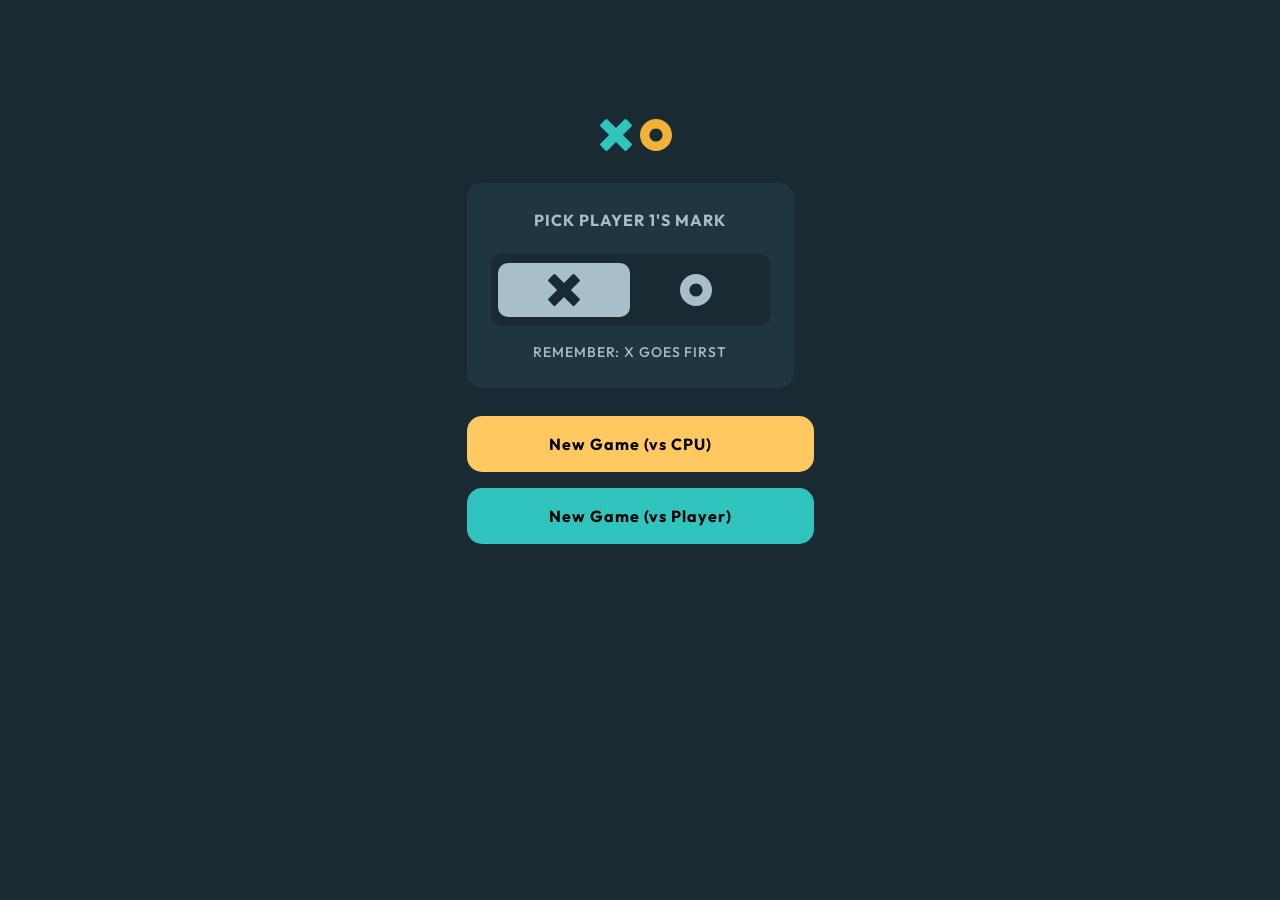
==== index.html @ bd250f00 "Initial commit" ====
<!DOCTYPE html>
<html lang="en">
<head>
  <meta charset="UTF-8">
  <meta name="viewport" content="width=device-width, initial-scale=1.0">

  <link rel="icon" type="image/png" sizes="32x32" href="./assets/favicon-32x32.png">
  <link rel="stylesheet" href="./resources/style.css">
  <title>Tic Tac Toe</title>
</head>
<body>

  <!-- New game menu start -->
<section id="container">

<div id="page1">
    <div class="xo">
      <img class="xos" src='./assets/icon-x.svg' alt="x">
      <img class="xos" src="./assets/icon-o.svg"alt="o">
    </div>

    <div class="chooseDisplay">
      <h1 class="chooseTitle"> PICK PLAYER 1'S MARK</h1>
      <div class="choosing">
        
        <img id="chooseX" class="chooseX" src='./assets/icon-x grey.svg'alt="x">
        <img id="chooseX2" class="chooseX2" src='./assets/icon-x darkGrey.svg'alt="x">

        <img id="chooseO" class="chooseO" src="./assets/icon-o darkGrey.svg"alt="o">
        <img id="chooseO2" class="chooseO2" src="./assets/icon-o grey.svg"alt="o">

      </div>
      <h1 class="chooseInfo">REMEMBER: X GOES FIRST</h1>
  </div>

  <div id="playGameBtn" class="playGameBtn">
    <h1 id="playText1">New Game (vs CPU)</h1>
  </div>

  <h1 id="playText2">New Game (vs Player)</h1>
  </div>
</div>

</section>

<section id="container2">
  <div id="upper">
    <div class="logos">
      <img  src='./assets/icon-x.svg' alt="x">
      <img  src="./assets/icon-o.svg"alt="o">
    </div>

    <div class="turns" >
      <img id="turnX" src='./assets/icon-x grey.svg'alt="x">
      <img id="turnO" src="./assets/icon-o grey.svg"alt="o">
      <h1 class="turnTitle">TURN</h1>
    </div> 

    <div id="restart" >
      <img class="restartImg" src="./assets/icon-restart.svg">
    </div>
  </div>

  <div class="grid">
    <div cellIndex="0" class="cell"></div>
    <div cellIndex="1" class="cell"></div>
    <div cellIndex="2" class="cell"></div>
    <div cellIndex="3" class="cell"></div>
    <div cellIndex="4" class="cell"></div>
    <div cellIndex="5" class="cell"></div>
    <div cellIndex="6" class="cell"></div>
    <div cellIndex="7" class="cell"></div>
    <div cellIndex="8" class="cell"></div>

    <div class="youScore">
      <h1 >X (YOU):</h1>
      <h1 id="playerScore">0</h1>
    </div>
    <div class="tieScore">
      <h1>TIES</h1>
      <H1 id="tiesScore">0</H1>
    </div>
    <div class="npcScore">
      <h1>O (CPU)</h1>
      <h1 id="npcScore">0</h1>
    </div>
  </div>

  <div id="card1" class="card1">
    <h1 id="cardTitle">OH NO, YOU LOST... </h1>
    <div id="tRound">
      <img id="winXO" src='./assets/icon-o.svg'alt="x">
      <h1 id="takeRound">TAKES THE ROUND</h1>
    </div>
    <div class="buttons">
      <div id="quiteBTN">
          <h1>QUITE</h1>
      </div>

      <div id="continueBTN">
          <h1>NEXT ROUND</h1>
      </div>
    </div>
  </div>

</section>

<section id="winner">

  
  

</section>
  
  


  <script src="./resources/app.js"></script>
</body>
</html>
---- resources/style.css ----
@import url('https://fonts.googleapis.com/css2?family=Outfit:wght@100;200;300;400;500;600;700;800;900&display=swap');

* {
    margin: 0px;
    padding: 0px;
    font-family: 'Outfit', sans-serif;

}

:root {
    --Btn1a:  #31C3BD;
    --btn1b: #65E9E4;

    --btn2a: #F2B137;
    --btn2b: #FFC860;

    --btn3a: #A8BFC9;
    --btn3b: #DBE8ED;

    --btn4a: #1A2A33;
    --btn4b:  #1F3641;
    
}

#container {
    display: flex;
    flex-direction: column;
    align-items: center;
    background-color: #1A2A33;
    height: 100vh;
}

.xo {
    display: flex;
    flex-direction: row;
    align-items: center;
    justify-content: center;
}


.xos {
    height: 32px;
    width: 32px;
    margin-top: 119px;
    margin-right: 8.23px;
    margin-bottom: 32.26px;
}

.chooseDisplay {
    height: 205px;
    width: 327px;
    border-radius: 15px;
    background-color: #1F3641;
    display: flex;
    flex-direction: column;
    justify-content: center;
    align-items: center;
    margin-bottom: 28px;

}

.chooseTitle {
    font-size: 16px;
    font-weight: 700;
    line-height: 20px;
    letter-spacing: 1px;
    color: var(--btn3a);
    margin-bottom: 24px;
}

.chooseInfo {
    font-family: Outfit;
    font-size: 14px;
    font-weight: 500;
    line-height: 18px;
    letter-spacing: 0.875px;
    color: var(--btn3a);
}

.chooseX {
    height: 31.741201400756836px;
    width: 31.741201400756836px;
    padding: 11px 50px; 
    border-radius: 10px;
    cursor: pointer;
    display: none;


}

.chooseX2 {
    display: block;
    height: 31.741201400756836px;
    width: 31.741201400756836px;
    padding: 11px 50px; 
    border-radius: 10px;
    cursor: pointer;
    background-color: var(--btn3a);

}

.chooseO {
    background-color: var(--btn3a);
    height: 31.741201400756836px;
    width: 31.741201400756836px;
    padding: 11px 50px;    
    border-radius: 10px;
    cursor: pointer;
    display: none;
}

.chooseO2 {
    display: block;
    height: 31.741201400756836px;
    width: 31.741201400756836px;
    padding: 11px 50px; 
    border-radius: 10px;
    cursor: pointer;
    

}

.choosing {
    background-color: #1A2A33;
    height: 72px;
    width: 279px;
    border-radius: 10px;
    display: flex;
    justify-content: center;
    align-items: center;
    margin-bottom: 17px;
}

.playGame {
    height: 56px;
    width: 327px;
    border-radius: 15px;
    display: flex;
    align-items: center;
    justify-content: center;
    background-color: #F2B137;
    padding-bottom: 6px;
    cursor: pointer;



}

#playText1 {
    font-size: 16px;
    font-weight: 700;
    line-height: 20px;
    letter-spacing: 1px;
    background-color: var(--btn2b);
    padding: 50px 50px;
    border-radius: 15px;
    padding: 18px 82px;
    margin-bottom: 16px;
}

#playText2 {
    font-size: 16px;
    font-weight: 700;
    line-height: 20px;
    letter-spacing: 1px;
    background-color: var(--Btn1a);
    padding: 50px 50px;
    border-radius: 15px;
    padding: 18px 82px;
}

/* --------------------------------- PAGE 2 ---------------------------*/

#container2 {
    display: none;
    justify-content: center;
    align-items: center;
    height: 100vh;
    background-color: var(--btn4a);
    width: 100vw;
}

.logos {
}

.logos > img {
    height: 32px;
    width: 32px;
}

.turns {
    background-color: #1F3641;
    width: 96px;
    height: 40px;
    display: flex;
    justify-content: center;
    align-items: center;
    border-radius: 5px;
    margin-right: 74px;
    margin-left: 49px;
}

#turnX {
    width: 16px;
    margin-right: 9px;
}

#turnO {
    width: 16px;
    margin-right: 9px;
    display: none;
}

.turnTitle {
    font-size: 14px;
    font-weight: 700;
    line-height: 18px;
    letter-spacing: 0.875px;
    color: var(--btn3a);
}

#restart {
    width: 40px;
    height: 40px;
    background-color: #A8BFC9;
    display: flex;
    justify-content: center;
    align-items: center;
    border-radius: 5px;
}

.restartImg {
    width: 15px;
    height: 15px;
}

#upper {
    display: flex;
    margin-bottom: 64px;
    width: 100vw;
    justify-content: center;
    align-items: center;
    padding-top: 24px;
    margin-bottom: 64px;
}

.grid {
    display: grid;
    grid-template-columns: 96px 96px 96px;
    grid-template-rows: 96px 96px 96px;
    justify-content: center;
    align-items: center;
    grid-gap: 20px;
}

.cell {
    display:flex;
    justify-content: center;
    align-items: center;
    background-color: var(--btn4b);
    color: white;
    width: 100%;
    height: 100%;
    border-radius: 10px;
    font-size: 60px;
}

.youScore {
    background-color: var(--Btn1a);
    color: var(--btn4a);
    height: 64px;
    border-radius: 10px;
    display: flex;
    justify-content: center;
    align-items: center;
    flex-direction: column;


}

.youScore > h1 {
    font-size: 14px;
    font-weight: 500;
    line-height: 18px;
    letter-spacing: 0.875px;

}

#playerScore, #tiesScore, #npcScore {
    font-size: 20px;
    font-weight: 700;
    line-height: 25px;
    letter-spacing: 1.25px;

}

.tieScore {
    background-color: var(--btn3a);
    color: var(--btn4a);
    height: 64px;
    border-radius: 10px;
    display: flex;
    justify-content: center;
    align-items: center;
    flex-direction: column;
    
}

.tieScore > h1 {
    font-size: 14px;
    font-weight: 500;
    line-height: 18px;
    letter-spacing: 0.875px;
}



.npcScore {
    background-color: var(--btn2a);
    color: var(--btn4a);
    height: 64px;
    border-radius: 10px;
    display: flex;
    justify-content: center;
    align-items: center;
    flex-direction: column;
}

.npcScore > h1 {
    font-size: 14px;
    font-weight: 500;
    line-height: 18px;
    letter-spacing: 0.875px;
}

/* -----------------------------WINNER CARD------------------------------------------------------------ */


.card1 {
    display: none;
    justify-content: center;
    align-items: center;
    flex-direction: column;
    background-color: var(--btn4b);
    height: 228px;
    width: 100vw;
    position: absolute;
    top: 198px;
}

#tRound {
    display: flex;
    flex-direction: row;
    margin-bottom: 24px;
}

#tRound > h1 {
    font-size: 24px;
    font-weight: 700;
    line-height: 30px;
    letter-spacing: 1.5px;

}

#cardTitle {
    font-size: 14px;
    font-weight: 700;
    line-height: 18px;
    letter-spacing: 0.875px;
    color: var(--btn3a);
    margin-bottom: 16px;
}

#winXO {
    width: 30px;
    height: 30px;
    margin-right: 8px;
}

.buttons {
    display: flex;
    flex-direction: row;
    justify-content:center ;
    align-items: center;
}

#quiteBTN {
    background-color: var(--btn3a);
    color: #1A2A33;
    width: 76px;
    height: 52px;
    border-radius: 10px;
    display: flex;
    justify-content: center;
    align-items: center;
    margin-right: 8px;
}

#quiteBTN > h1 {    
    font-size: 16px;
    font-weight: 700;
    line-height: 20px;
    letter-spacing: 1px;
}

#continueBTN {
    background-color: var(--btn2a);
    color: #1A2A33;
    width: 146;
    height: 52px;
    border-radius: 10px;
    display: flex;
    justify-content: center;
    align-items: center;
    margin-left: 8px;
}


#continueBTN > h1 {
    font-size: 16px;
    font-weight: 700;
    line-height: 20px;
    letter-spacing: 1px;
    padding: 0px 10px;
}
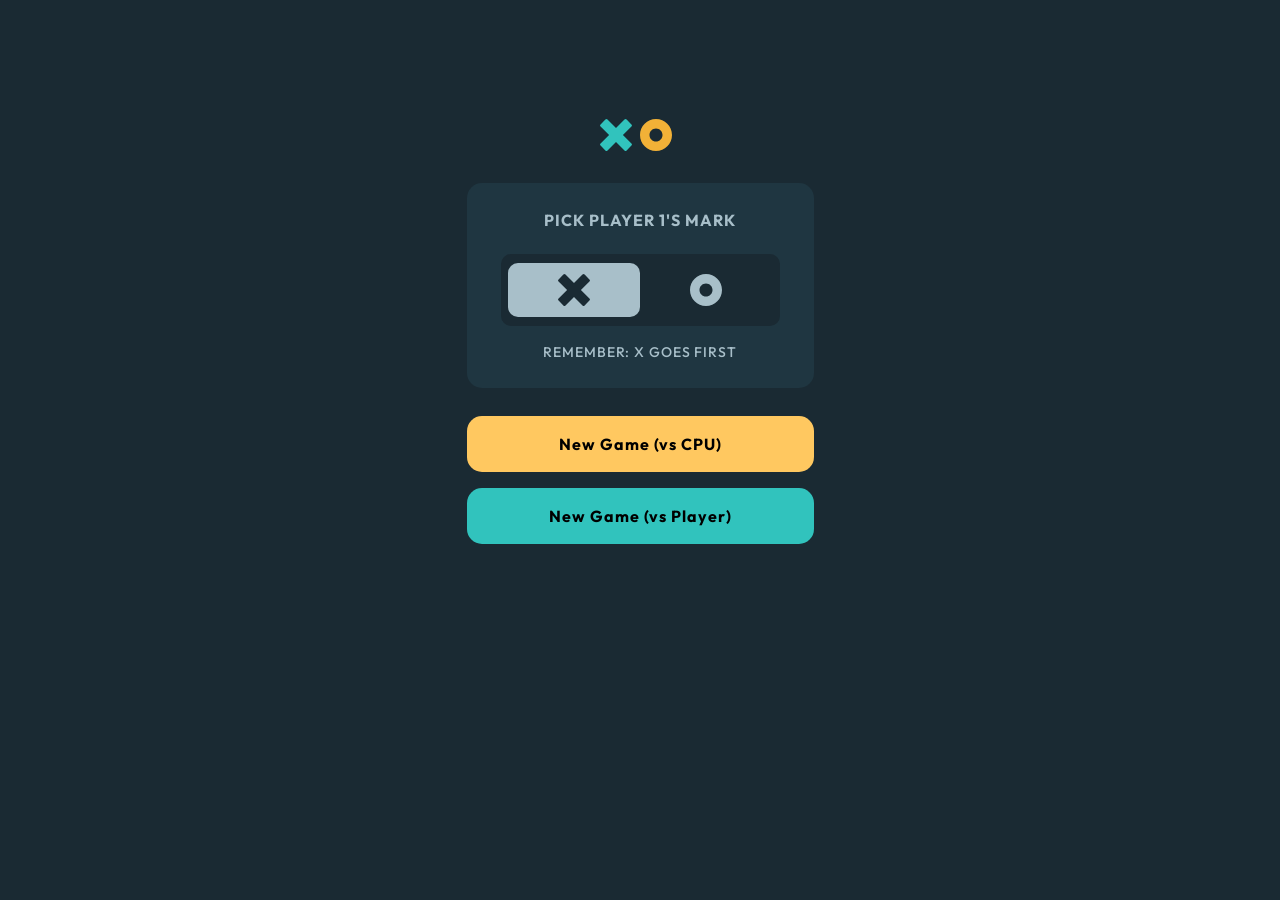
==== commit 456c7f69: "Tablet Responsive in progress" ====
--- a/index.html
+++ b/index.html
@@ -35,9 +35,7 @@
 
   <div id="playGameBtn" class="playGameBtn">
     <h1 id="playText1">New Game (vs CPU)</h1>
-  </div>
-
-  <h1 id="playText2">New Game (vs Player)</h1>
+    <h1 id="playText2">New Game (vs Player)</h1>
   </div>
 </div>
 
@@ -86,31 +84,46 @@
     </div>
   </div>
 
+  <div id="opaciry"></div>
+
+
   <div id="card1" class="card1">
-    <h1 id="cardTitle">OH NO, YOU LOST... </h1>
+    <h1 id="cardTitle"></h1>
     <div id="tRound">
-      <img id="winXO" src='./assets/icon-o.svg'alt="x">
+      <img id="oRound" class="winXO" src='./assets/icon-o.svg'alt="o">
+      <img id="xRound" class="winXO" src='./assets/icon-x.svg'alt="o">
       <h1 id="takeRound">TAKES THE ROUND</h1>
     </div>
     <div class="buttons">
       <div id="quiteBTN">
-          <h1>QUITE</h1>
+          <h1>QUIT</h1>
       </div>
-
       <div id="continueBTN">
           <h1>NEXT ROUND</h1>
       </div>
     </div>
   </div>
 
-</section>
+  <div id="card2" >
+    <h1 id="cardTitle"></h1>
+    <div id="tRound">
+      <h1 id="restartTitle">RESTART GAME?</h1>
+    </div>
+    <div class="buttons">
+      <div id="noCancelbtn">
+          <h1>NO,CANCEL</h1>
+      </div>
+      <div id="yesRestartbtn">
+          <h1>YES,RESTART</h1>
+      </div>
+    </div>
+  </div>
 
-<section id="winner">
-
-  
   
 
 </section>
+
+
   
   
 
--- a/resources/style.css
+++ b/resources/style.css
@@ -46,9 +46,10 @@
     margin-bottom: 32.26px;
 }
 
+
 .chooseDisplay {
     height: 205px;
-    width: 327px;
+    width: 100%;
     border-radius: 15px;
     background-color: #1F3641;
     display: flex;
@@ -146,16 +147,27 @@
 
 }
 
+.playGameBtn{
+    display: flex;
+    flex-direction: column;
+    justify-content: center;
+    align-items: center;
+}
+
+
 #playText1 {
     font-size: 16px;
     font-weight: 700;
     line-height: 20px;
     letter-spacing: 1px;
     background-color: var(--btn2b);
-    padding: 50px 50px;
     border-radius: 15px;
     padding: 18px 82px;
     margin-bottom: 16px;
+    width: -webkit-fill-available;
+    display: flex;
+    justify-content: center;
+    align-items: center;
 }
 
 #playText2 {
@@ -167,6 +179,10 @@
     padding: 50px 50px;
     border-radius: 15px;
     padding: 18px 82px;
+    width: -webkit-fill-available;
+    display: flex;
+    justify-content: center;
+    align-items: center;
 }
 
 /* --------------------------------- PAGE 2 ---------------------------*/
@@ -371,10 +387,17 @@
     margin-bottom: 16px;
 }
 
-#winXO {
+.winXO {
     width: 30px;
     height: 30px;
     margin-right: 8px;
+}
+#oRound {
+    display: none;
+}
+
+#xRound {
+    display: none;
 }
 
 .buttons {
@@ -394,6 +417,7 @@
     justify-content: center;
     align-items: center;
     margin-right: 8px;
+    cursor: pointer;
 }
 
 #quiteBTN > h1 {    
@@ -413,6 +437,7 @@
     justify-content: center;
     align-items: center;
     margin-left: 8px;
+    cursor: pointer;
 }
 
 
@@ -422,4 +447,138 @@
     line-height: 20px;
     letter-spacing: 1px;
     padding: 0px 10px;
-}+}
+
+.takeRound{
+    font-size: 24px;
+    font-weight: 700;
+    line-height: 30px;
+    letter-spacing: 1.5px;
+}
+
+#opaciry {
+    background-color: black;
+    opacity: 0.6;
+    width: 100vw;
+    height: 100vh;
+    position: absolute;
+    top: 0px;
+    display: none;
+}
+
+#card2 {
+    display: none;
+    justify-content: center;
+    align-items: center;
+    flex-direction: column;
+    background-color: var(--btn4b);
+    height: 228px;
+    width: 100vw;
+    position: absolute;
+    top: 198px;
+}
+
+#noCancelbtn {
+    background-color: var(--btn3a);
+    color: #1A2A33;
+    width: 146px;
+    height: 52px;
+    border-radius: 10px;
+    display: flex;
+    justify-content: center;
+    align-items: center;
+    margin-right: 8px;
+    cursor: pointer;
+    font-size: 12px;
+    font-weight: 700;
+    line-height: 20px;
+    letter-spacing: 1px;
+
+}
+
+#yesRestartbtn {
+    background-color: var(--btn2a);
+    color: var(--btn4a);
+    width: 146px;
+    height: 52px;
+    border-radius: 10px;
+    display: flex;
+    justify-content: center;
+    align-items: center;
+    margin-left: 8px;
+    cursor: pointer;
+    font-size: 12px;
+    font-weight: 700;
+    line-height: 20px;
+    letter-spacing: 1px;
+}
+
+#restartTitle {
+    font-size: 24px;
+    font-weight: 700;
+    line-height: 30px;
+    letter-spacing: 1.5px;
+    color: var(--btn3a);
+}
+
+/* --------------------- MEDIA QUERIES ----------------------- */
+
+/* 
+  ##Device = Desktops
+  ##Screen = 1281px to higher resolution desktops
+*/
+
+@media (min-width: 1281px) {
+  
+    /* CSS */
+    
+  }
+  
+  /* 
+    ##Device = Laptops, Desktops
+    ##Screen = B/w 1025px to 1280px
+  */
+  
+  @media (min-width: 1025px) and (max-width: 1280px) {
+    
+    /* CSS */
+    
+  }
+  
+  /* 
+    ##Device = Tablets, Ipads (portrait)
+    ##Screen = B/w 768px to 1024px
+  */
+  
+  @media (min-width: 768px) and (max-width: 1024px) {
+    
+    #page1 {
+        width: 460px;
+        height: 471px;
+    }
+
+    #playGameBtn {
+        display: flex;
+        justify-content: center;
+        align-items: center;
+    }
+
+    #playText1 {
+        font-size: 20px;
+        font-weight: 700;
+        line-height: 25px;
+        letter-spacing: 1.25px;
+    }
+    #playText2 {
+        font-size: 20px;
+        font-weight: 700;
+        line-height: 25px;
+        letter-spacing: 1.25px;
+    }
+
+    .grid {
+        grid-template-columns: 140px 140px 140px;
+        grid-template-rows: 140px 140px 140px;
+    }
+  }
+  
